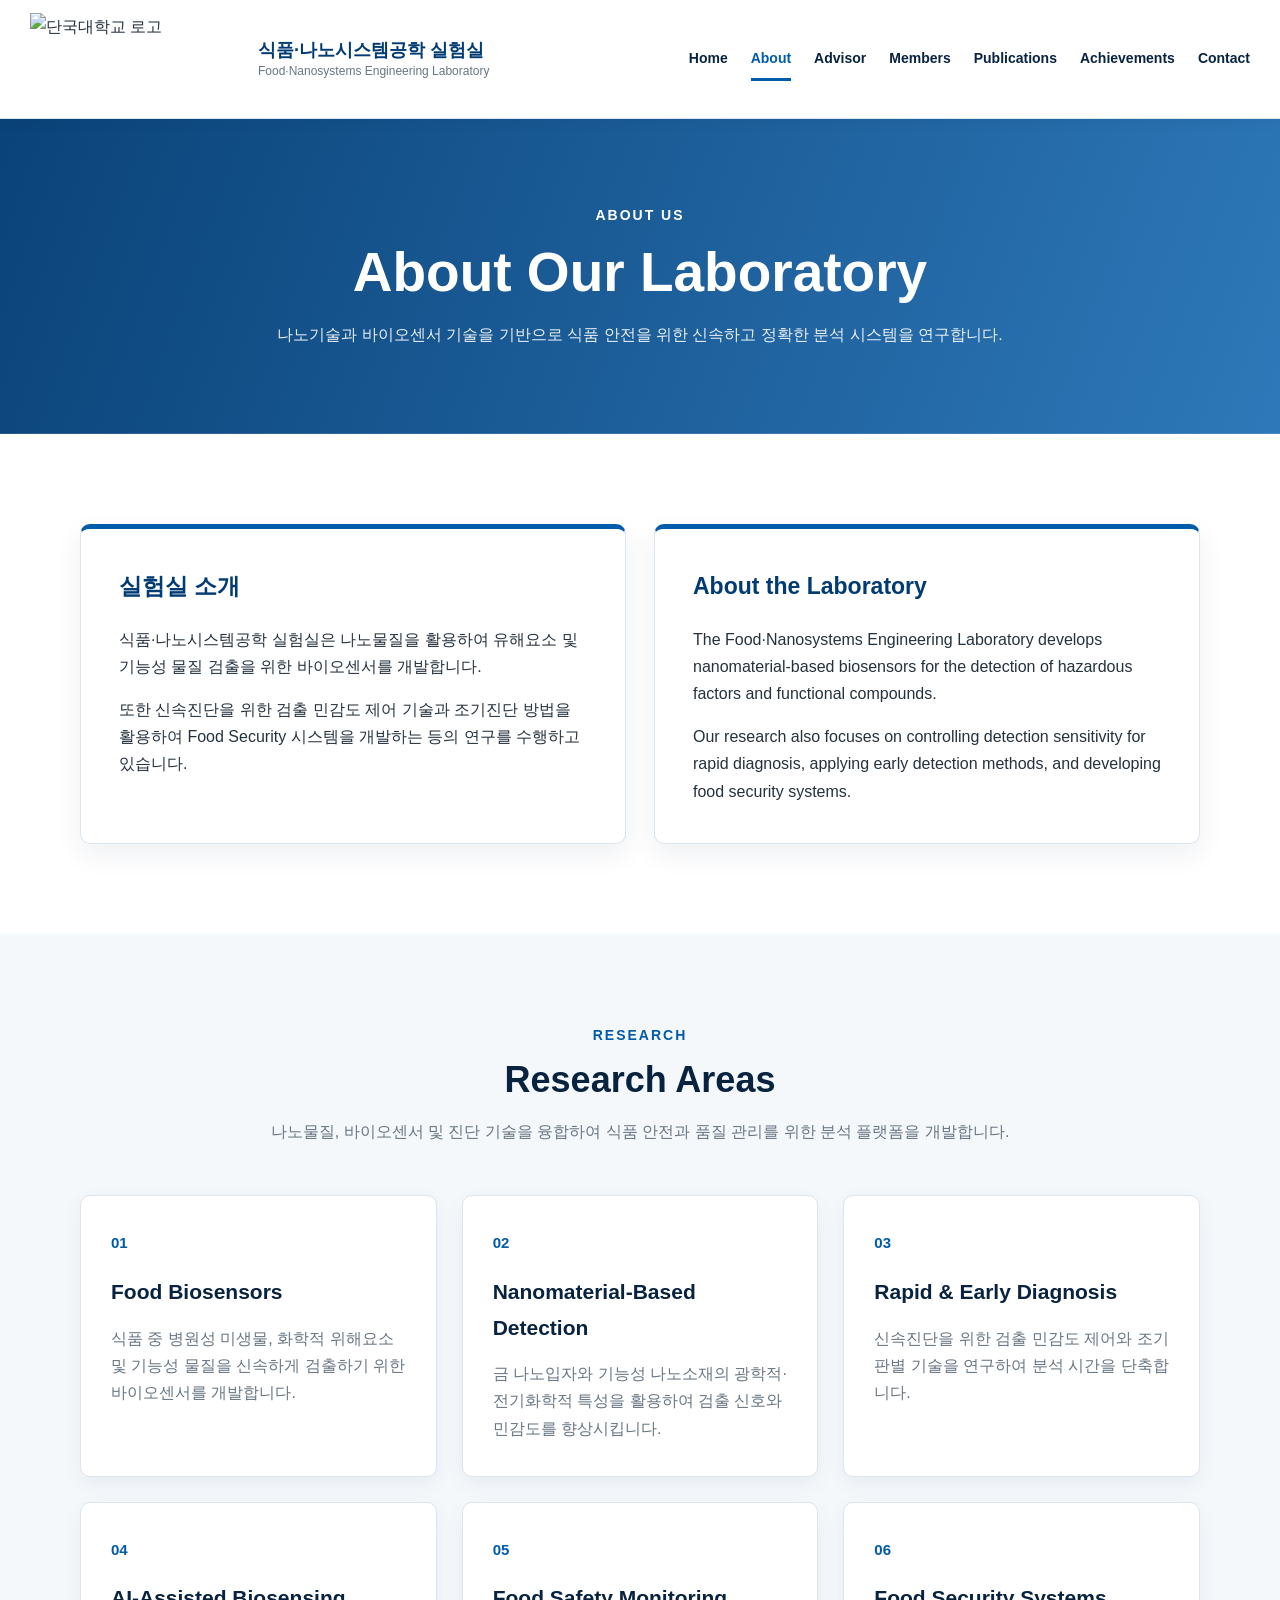
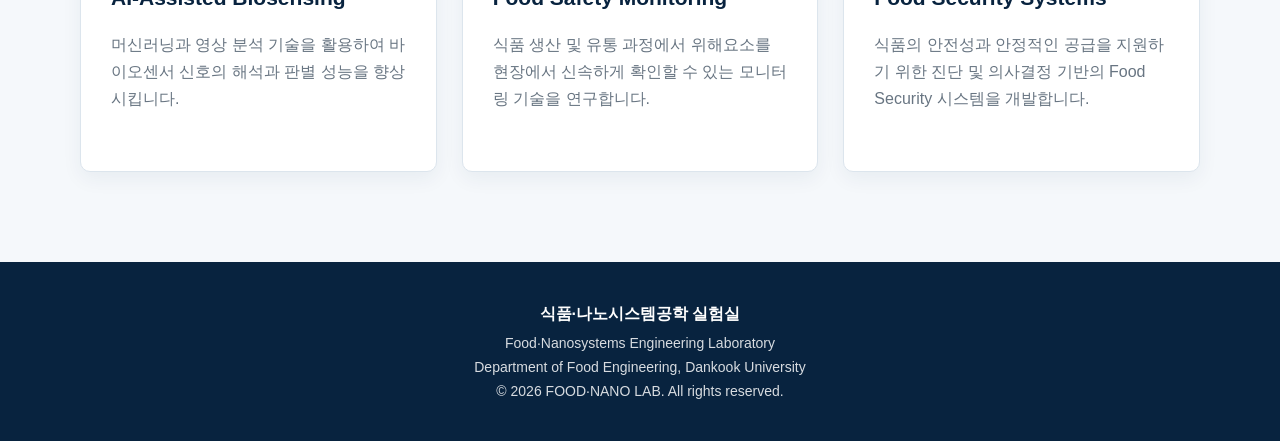
==== about.html @ 32465790 "Add files via upload" ====
<!DOCTYPE html>
<html lang="ko">
<head>
  <meta charset="UTF-8">
  <meta name="viewport" content="width=device-width, initial-scale=1.0">
  <meta name="description" content="단국대학교 식품·나노시스템공학 실험실">
  <title>About | 식품·나노시스템공학 실험실</title>
  <link rel="stylesheet" href="styles.css">
</head>
<body>

<header>
  <div class="header-inner">
    <a class="brand" href="index.html">
      <div class="brand-logo-box"><img src="dku-logo.jpg" alt="단국대학교 로고"></div>
      <div class="brand-text">
        <strong>식품·나노시스템공학 실험실</strong>
        <span>Food·Nanosystems Engineering Laboratory</span>
      </div>
    </a>
    
<nav aria-label="주요 메뉴">
  <a href="index.html">Home</a>
  <a class="active" href="about.html">About</a>
  <a href="advisor.html">Advisor</a>
  <a href="members.html">Members</a>
  <a href="publications.html">Publications</a>
  <a href="achievements.html">Achievements</a>
  <a href="contact.html">Contact</a>
</nav>

  </div>
</header>

<main>

<section class="page-banner"><span>ABOUT US</span><h1>About Our Laboratory</h1><p>나노기술과 바이오센서 기술을 기반으로 식품 안전을 위한 신속하고 정확한 분석 시스템을 연구합니다.</p></section>
<section><div class="section">
  <div class="about-grid">
    <article class="about-card"><h3>실험실 소개</h3><p>식품·나노시스템공학 실험실은 나노물질을 활용하여 유해요소 및 기능성 물질 검출을 위한 바이오센서를 개발합니다.</p><p>또한 신속진단을 위한 검출 민감도 제어 기술과 조기진단 방법을 활용하여 Food Security 시스템을 개발하는 등의 연구를 수행하고 있습니다.</p></article>
    <article class="about-card"><h3>About the Laboratory</h3><p>The Food·Nanosystems Engineering Laboratory develops nanomaterial-based biosensors for the detection of hazardous factors and functional compounds.</p><p>Our research also focuses on controlling detection sensitivity for rapid diagnosis, applying early detection methods, and developing food security systems.</p></article>
  </div>
</div></section>
<section class="section-light"><div class="section">
  <div class="section-heading"><span>RESEARCH</span><h2>Research Areas</h2><p>나노물질, 바이오센서 및 진단 기술을 융합하여 식품 안전과 품질 관리를 위한 분석 플랫폼을 개발합니다.</p></div>
  <div class="research-grid">
    <article class="research-card"><div class="research-number">01</div><h3>Food Biosensors</h3><p>식품 중 병원성 미생물, 화학적 위해요소 및 기능성 물질을 신속하게 검출하기 위한 바이오센서를 개발합니다.</p></article>
    <article class="research-card"><div class="research-number">02</div><h3>Nanomaterial-Based Detection</h3><p>금 나노입자와 기능성 나노소재의 광학적·전기화학적 특성을 활용하여 검출 신호와 민감도를 향상시킵니다.</p></article>
    <article class="research-card"><div class="research-number">03</div><h3>Rapid & Early Diagnosis</h3><p>신속진단을 위한 검출 민감도 제어와 조기 판별 기술을 연구하여 분석 시간을 단축합니다.</p></article>
    <article class="research-card"><div class="research-number">04</div><h3>AI-Assisted Biosensing</h3><p>머신러닝과 영상 분석 기술을 활용하여 바이오센서 신호의 해석과 판별 성능을 향상시킵니다.</p></article>
    <article class="research-card"><div class="research-number">05</div><h3>Food Safety Monitoring</h3><p>식품 생산 및 유통 과정에서 위해요소를 현장에서 신속하게 확인할 수 있는 모니터링 기술을 연구합니다.</p></article>
    <article class="research-card"><div class="research-number">06</div><h3>Food Security Systems</h3><p>식품의 안전성과 안정적인 공급을 지원하기 위한 진단 및 의사결정 기반의 Food Security 시스템을 개발합니다.</p></article>
  </div>
</div></section>

</main>

<footer>
  <strong>식품·나노시스템공학 실험실</strong>
  <p>Food·Nanosystems Engineering Laboratory</p>
  <p>Department of Food Engineering, Dankook University</p>
  <p>© 2026 FOOD·NANO LAB. All rights reserved.</p>
</footer>

</body>
</html>
---- styles.css ----
:root {
  --dku-blue: #005baa;
  --dku-dark-blue: #003b73;
  --dku-deep-navy: #08233f;
  --dku-light-blue: #eaf4fc;
  --text: #25313d;
  --gray: #687582;
  --light-gray: #f5f8fb;
  --border: #dce5ed;
  --white: #ffffff;
}

* { box-sizing: border-box; margin: 0; padding: 0; }
html { scroll-behavior: smooth; }
body {
  font-family: Arial, "Noto Sans KR", "Apple SD Gothic Neo", sans-serif;
  color: var(--text);
  line-height: 1.7;
  background: var(--white);
}
a { color: inherit; }
img { max-width: 100%; }

header {
  position: sticky;
  top: 0;
  z-index: 1000;
  background: rgba(255,255,255,.97);
  border-bottom: 1px solid var(--border);
  box-shadow: 0 2px 12px rgba(16,47,79,.08);
  backdrop-filter: blur(8px);
}
.header-inner {
  max-width: 1450px;
  min-height: 112px;
  margin: 0 auto;
  padding: 12px 30px;
  display: flex;
  justify-content: space-between;
  align-items: center;
  gap: 30px;
}
.brand { display:flex; align-items:center; gap:18px; text-decoration:none; flex-shrink:0; }
.brand-logo-box {
  width: 210px;
  height: 92px;
  display:flex;
  align-items:center;
  justify-content:center;
  flex-shrink:0;
  background:var(--white);
}
.brand-logo-box img { width:100%; height:100%; object-fit:contain; display:block; }
.brand-text strong { display:block; color:var(--dku-dark-blue); font-size:18px; line-height:1.35; }
.brand-text span { display:block; color:var(--gray); font-size:12px; line-height:1.4; }

nav { display:flex; align-items:center; justify-content:flex-end; gap:23px; }
nav a {
  position:relative;
  color:var(--dku-deep-navy);
  font-size:14px;
  font-weight:700;
  text-decoration:none;
  padding:35px 0;
  white-space:nowrap;
}
nav a::after {
  content:"";
  position:absolute;
  left:0;
  bottom:25px;
  width:0;
  height:3px;
  background:var(--dku-blue);
  transition:width .25s ease;
}
nav a:hover, nav a.active { color:var(--dku-blue); }
nav a:hover::after, nav a.active::after { width:100%; }

.hero {
  min-height:650px;
  padding:125px 8%;
  display:flex;
  align-items:center;
  color:var(--white);
  background:
    linear-gradient(110deg, rgba(0,49,95,.95), rgba(0,91,170,.80), rgba(16,47,79,.66)),
    url("https://images.unsplash.com/photo-1532187863486-abf9dbad1b69?auto=format&fit=crop&w=1800&q=85");
  background-size:cover;
  background-position:center;
}
.hero-content { width:100%; max-width:1250px; margin:0 auto; }
.hero-label {
  display:inline-block;
  margin-bottom:20px;
  padding:7px 16px;
  border:1px solid rgba(255,255,255,.55);
  border-radius:30px;
  background:rgba(255,255,255,.12);
  font-size:14px;
  letter-spacing:1.5px;
}
.hero h1 { max-width:1000px; margin-bottom:14px; font-size:clamp(39px,5vw,66px); line-height:1.25; word-break:keep-all; }
.hero h2 { max-width:1000px; margin-bottom:30px; font-size:clamp(21px,2.5vw,32px); font-weight:400; line-height:1.4; }
.hero p { max-width:850px; color:rgba(255,255,255,.93); font-size:18px; word-break:keep-all; }

.button-group { display:flex; flex-wrap:wrap; gap:12px; margin-top:35px; }
.button {
  display:inline-block;
  padding:13px 25px;
  border:1px solid var(--white);
  border-radius:5px;
  background:var(--white);
  color:var(--dku-dark-blue);
  font-weight:700;
  text-decoration:none;
  transition:transform .2s ease, background-color .2s ease;
}
.button:hover { transform:translateY(-2px); background:var(--dku-light-blue); }
.button-outline { background:transparent; color:var(--white); }
.button-outline:hover { background:rgba(255,255,255,.14); }

.page-banner {
  padding:85px 30px;
  color:var(--white);
  text-align:center;
  background:
    linear-gradient(110deg, rgba(0,59,115,.96), rgba(0,91,170,.82)),
    url("https://images.unsplash.com/photo-1532094349884-543bc11b234d?auto=format&fit=crop&w=1800&q=85");
  background-size:cover;
  background-position:center;
}
.page-banner span { display:block; margin-bottom:10px; font-size:14px; font-weight:700; letter-spacing:2px; }
.page-banner h1 { font-size:clamp(36px,5vw,55px); line-height:1.25; }
.page-banner p { max-width:750px; margin:15px auto 0; color:rgba(255,255,255,.9); }

.section { max-width:1180px; margin:0 auto; padding:90px 30px; }
.section-light { background:var(--light-gray); }
.section-heading { margin-bottom:50px; text-align:center; }
.section-heading span { display:block; margin-bottom:8px; color:var(--dku-blue); font-size:14px; font-weight:700; letter-spacing:2px; }
.section-heading h2 { color:var(--dku-deep-navy); font-size:36px; line-height:1.35; }
.section-heading p { max-width:760px; margin:14px auto 0; color:var(--gray); }

.about-grid { display:grid; grid-template-columns:repeat(2,1fr); gap:28px; }
.about-card {
  padding:38px;
  border:1px solid var(--border);
  border-top:5px solid var(--dku-blue);
  border-radius:10px;
  background:var(--white);
  box-shadow:0 10px 28px rgba(16,47,79,.07);
}
.about-card h3 { margin-bottom:20px; color:var(--dku-dark-blue); font-size:23px; }
.about-card p + p { margin-top:16px; }

.research-grid { display:grid; grid-template-columns:repeat(3,1fr); gap:25px; }
.research-card {
  min-height:270px;
  padding:34px 30px;
  border:1px solid var(--border);
  border-radius:10px;
  background:var(--white);
  box-shadow:0 7px 20px rgba(16,47,79,.06);
  transition:transform .25s ease, box-shadow .25s ease;
}
.research-card:hover { transform:translateY(-6px); box-shadow:0 14px 30px rgba(16,47,79,.12); }
.research-number { margin-bottom:18px; color:var(--dku-blue); font-size:15px; font-weight:700; }
.research-card h3 { margin-bottom:15px; color:var(--dku-deep-navy); font-size:21px; }
.research-card p { color:var(--gray); }

.profile-card {
  display:grid;
  grid-template-columns:280px 1fr;
  gap:45px;
  padding:42px;
  border:1px solid var(--border);
  border-radius:14px;
  background:var(--white);
  box-shadow:0 12px 32px rgba(16,47,79,.08);
}
.profile-photo, .member-photo {
  display:flex;
  align-items:center;
  justify-content:center;
  border-radius:10px;
  background:linear-gradient(135deg,var(--dku-light-blue),#d7eafb);
  color:var(--dku-dark-blue);
  text-align:center;
  font-weight:700;
}
.profile-photo { min-height:330px; }
.profile-role { margin-bottom:6px; color:var(--dku-blue); font-size:14px; font-weight:700; letter-spacing:1px; }
.profile-content h2 { margin-bottom:5px; color:var(--dku-deep-navy); font-size:34px; }
.profile-status { margin-bottom:25px; color:var(--gray); }
.profile-info { padding:20px 0; border-top:1px solid var(--border); border-bottom:1px solid var(--border); }
.profile-info p { margin-bottom:8px; }
.profile-info strong { color:var(--dku-dark-blue); }
.profile-info a, .member-card a { color:var(--dku-blue); text-decoration:none; }
.profile-info a:hover, .member-card a:hover { text-decoration:underline; }

.research-interests { margin-top:25px; }
.research-interests h3 { margin-bottom:12px; color:var(--dku-deep-navy); }
.tag-list { display:flex; flex-wrap:wrap; gap:10px; }
.tag { padding:7px 13px; border-radius:30px; background:var(--dku-light-blue); color:var(--dku-dark-blue); font-size:14px; font-weight:700; }

.member-section-title { margin-bottom:25px; padding-bottom:12px; border-bottom:3px solid var(--dku-blue); color:var(--dku-deep-navy); font-size:28px; }
.member-grid { display:grid; grid-template-columns:repeat(3,1fr); gap:25px; }
.member-card {
  padding:30px;
  border:1px solid var(--border);
  border-radius:12px;
  background:var(--white);
  box-shadow:0 8px 24px rgba(16,47,79,.07);
}
.member-photo { height:210px; margin-bottom:24px; }
.member-card h3 { color:var(--dku-deep-navy); font-size:23px; }
.member-position { margin-bottom:18px; color:var(--dku-blue); font-weight:700; }
.member-card p { color:var(--gray); margin-bottom:8px; }

.year-block + .year-block { margin-top:60px; }
.year-title { margin-bottom:25px; padding-bottom:10px; border-bottom:3px solid var(--dku-blue); color:var(--dku-deep-navy); font-size:30px; }
.publication-item {
  position:relative;
  margin-bottom:18px;
  padding:25px 28px 25px 50px;
  border:1px solid var(--border);
  border-radius:10px;
  background:var(--white);
}
.publication-item::before {
  content:"";
  position:absolute;
  left:24px;
  top:31px;
  width:9px;
  height:9px;
  border-radius:50%;
  background:var(--dku-blue);
}
.publication-item h3 { margin-bottom:8px; color:var(--dku-deep-navy); font-size:19px; line-height:1.5; }
.mla-citation { padding-left:28px; text-indent:-28px; color:var(--gray); line-height:1.8; }
.publication-links { display:flex; flex-wrap:wrap; gap:10px; margin-top:15px; }
.publication-links a {
  display:inline-block;
  padding:6px 14px;
  border:1px solid var(--dku-blue);
  border-radius:30px;
  color:var(--dku-blue);
  font-size:13px;
  font-weight:700;
  text-decoration:none;
}
.publication-links a:hover { background:var(--dku-blue); color:var(--white); }

.award-list { display:grid; gap:20px; }
.award-item {
  display:grid;
  grid-template-columns:110px 1fr;
  gap:25px;
  padding:27px 30px;
  border:1px solid var(--border);
  border-left:6px solid var(--dku-blue);
  border-radius:10px;
  background:var(--white);
  box-shadow:0 7px 20px rgba(16,47,79,.05);
}
.award-year { color:var(--dku-blue); font-size:22px; font-weight:700; }
.award-content h3 { margin-bottom:6px; color:var(--dku-deep-navy); font-size:20px; }
.award-content p { color:var(--gray); }
.award-content p + p { margin-top:6px; }
.achievement-english { margin-top:20px; padding:20px 22px; border-radius:8px; background:var(--dku-light-blue); }
.achievement-english h4 { margin-bottom:8px; color:var(--dku-dark-blue); font-size:17px; line-height:1.5; }
.achievement-english p { color:var(--gray); }

.contact-page { background:linear-gradient(135deg,var(--dku-dark-blue),var(--dku-blue)); }
.contact-page .section-heading span,
.contact-page .section-heading h2,
.contact-page .section-heading p { color:var(--white); }
.contact-page .section-heading p { opacity:.88; }
.contact-grid { display:grid; grid-template-columns:repeat(2,1fr); gap:28px; margin-bottom:35px; }
.contact-card { padding:38px; border-radius:12px; background:var(--white); box-shadow:0 12px 30px rgba(0,30,60,.2); }
.contact-role { margin-bottom:8px; color:var(--dku-blue); font-size:14px; font-weight:700; letter-spacing:.7px; }
.contact-card h3 { margin-bottom:5px; color:var(--dku-deep-navy); font-size:27px; }
.contact-status { margin-bottom:22px; color:var(--gray); font-size:15px; }
.contact-info { padding-top:20px; border-top:1px solid var(--border); }
.contact-info p { margin-bottom:8px; }
.contact-info strong { color:var(--dku-dark-blue); }
.contact-info a { color:var(--dku-blue); text-decoration:none; }
.contact-info a:hover { text-decoration:underline; }
.map-box { overflow:hidden; border:6px solid rgba(255,255,255,.25); border-radius:12px; background:var(--white); box-shadow:0 12px 30px rgba(0,30,60,.2); }
.map-box iframe { width:100%; height:460px; display:block; border:0; }
.map-link { padding:18px 22px; text-align:center; background:var(--white); }
.map-link a { color:var(--dku-blue); font-weight:700; text-decoration:none; }
.map-link a:hover { text-decoration:underline; }

footer { padding:38px 20px; background:var(--dku-deep-navy); color:rgba(255,255,255,.84); text-align:center; font-size:14px; }
footer strong { display:block; margin-bottom:5px; color:var(--white); font-size:16px; }

@media (max-width:1150px) {
  .header-inner { flex-direction:column; align-items:flex-start; padding:12px 24px; }
  nav { width:100%; justify-content:flex-start; gap:20px; overflow-x:auto; }
  nav a { padding:8px 0 15px; }
  nav a::after { bottom:6px; }
}
@media (max-width:900px) {
  .hero { min-height:590px; padding:100px 30px; }
  .about-grid,.research-grid,.contact-grid,.member-grid { grid-template-columns:1fr; }
  .profile-card { grid-template-columns:1fr; }
  .profile-photo { min-height:260px; }
}
@media (max-width:600px) {
  .header-inner { min-height:auto; }
  .brand { gap:10px; }
  .brand-logo-box { width:145px; height:68px; }
  .brand-text strong { font-size:14px; }
  .brand-text span { font-size:9px; }
  nav { gap:17px; }
  nav a { font-size:13px; }
  .hero h1 { font-size:35px; }
  .hero h2 { font-size:21px; }
  .hero p { font-size:16px; }
  .section { padding:70px 20px; }
  .section-heading h2 { font-size:29px; }
  .about-card,.profile-card,.contact-card { padding:27px 22px; }
  .award-item { grid-template-columns:1fr; gap:5px; }
  .map-box iframe { height:350px; }
}
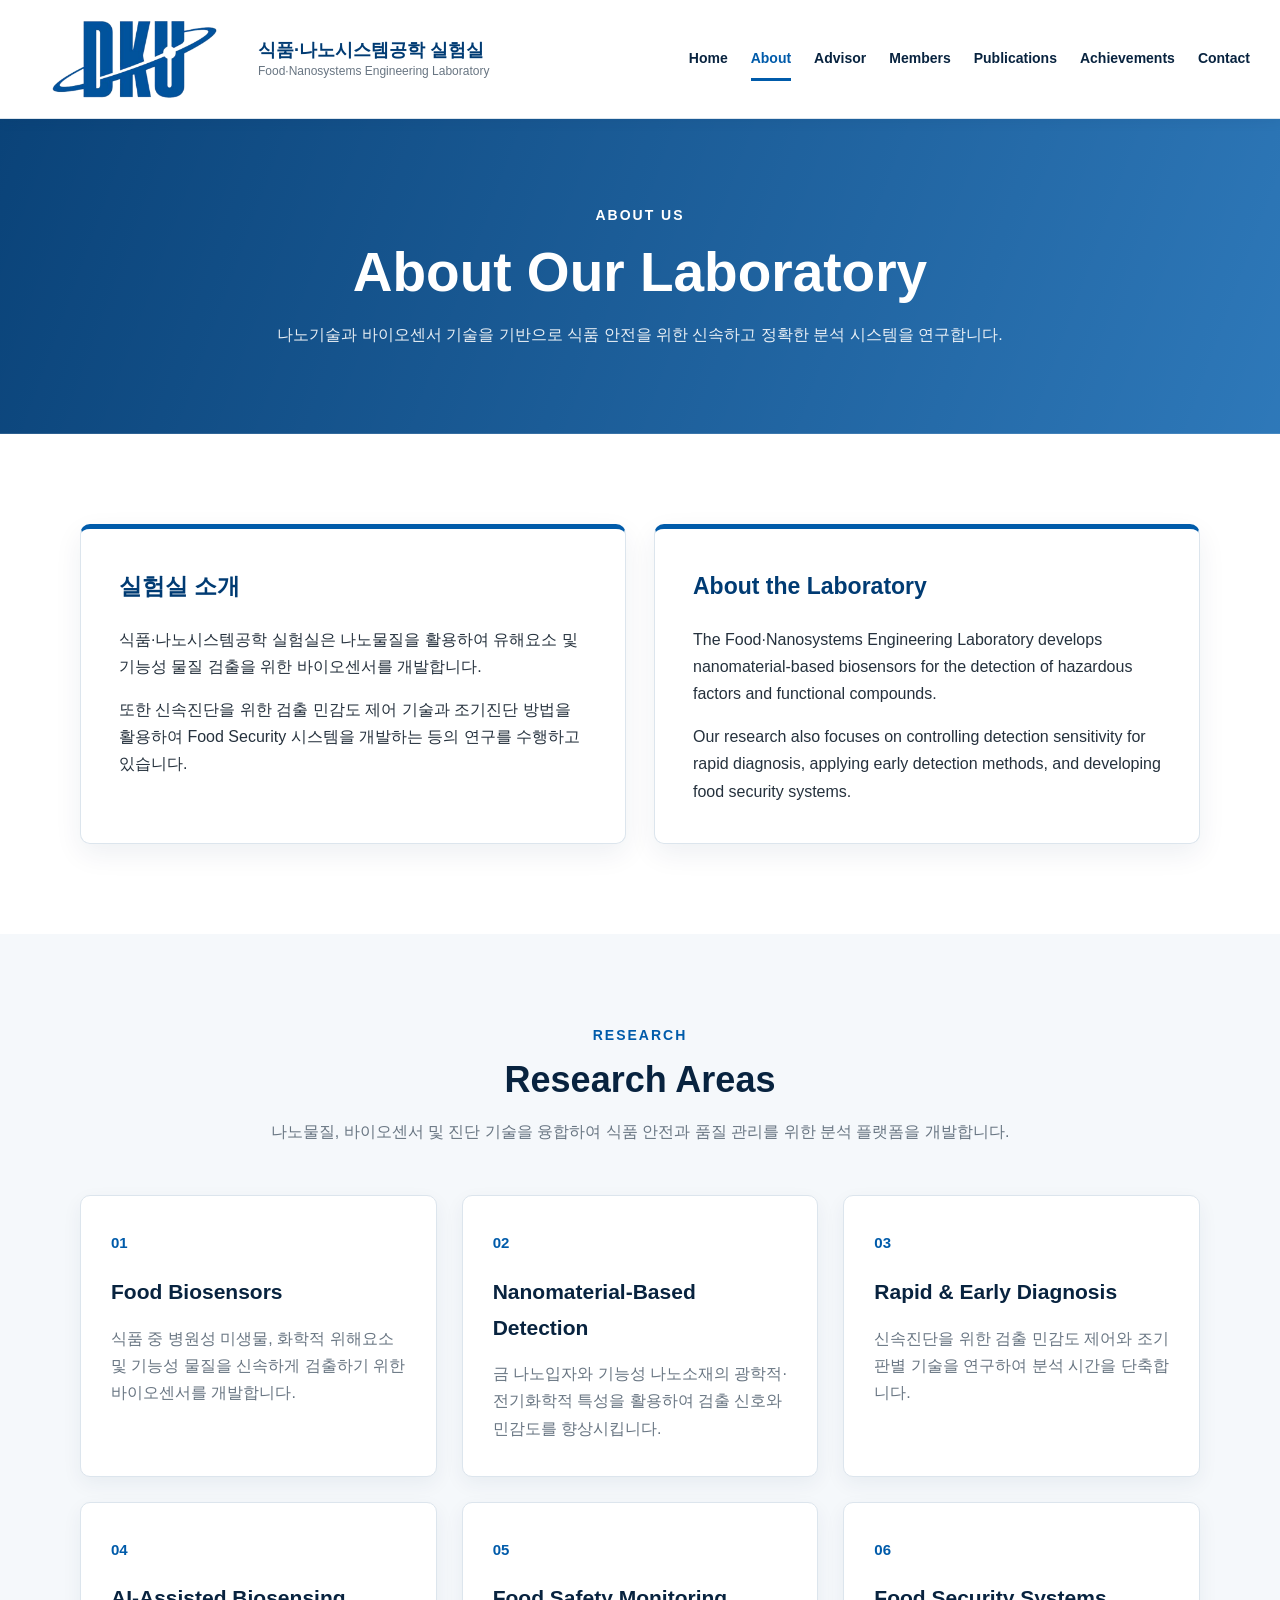
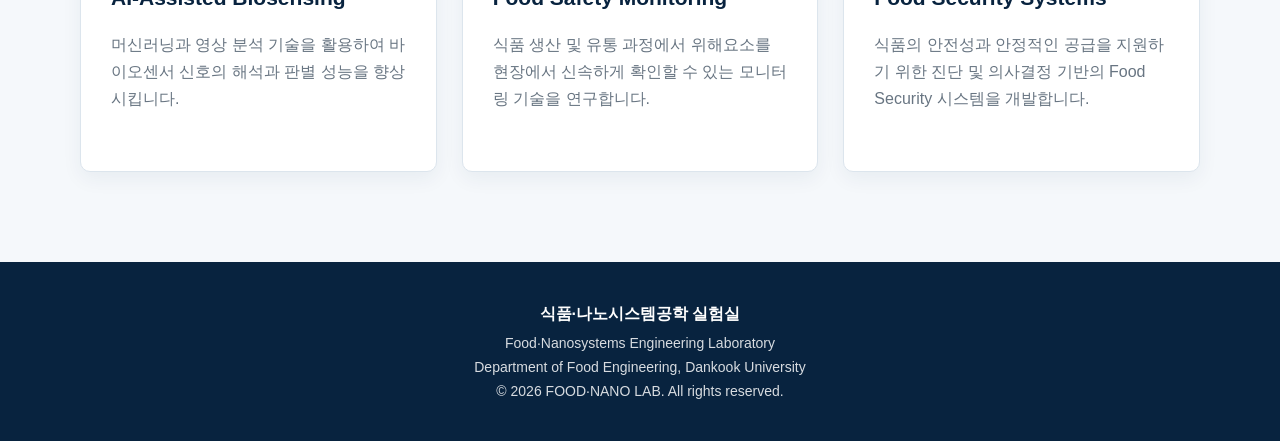
==== commit 8912a489: "Update about.html" ====
--- a/about.html
+++ b/about.html
@@ -12,7 +12,7 @@
 <header>
   <div class="header-inner">
     <a class="brand" href="index.html">
-      <div class="brand-logo-box"><img src="dku-logo.jpg" alt="단국대학교 로고"></div>
+      <div class="brand-logo-box"><img src="dku-logo.png" alt="단국대학교 로고"></div>
       <div class="brand-text">
         <strong>식품·나노시스템공학 실험실</strong>
         <span>Food·Nanosystems Engineering Laboratory</span>
--- a/styles.css
+++ b/styles.css
@@ -325,3 +325,53 @@
   .award-item { grid-template-columns:1fr; gap:5px; }
   .map-box iframe { height:350px; }
 }
+
+
+.profile-photo img,
+.member-photo img {
+  width: 100%;
+  height: 100%;
+  display: block;
+  object-fit: cover;
+  border-radius: inherit;
+}
+
+.member-history {
+  margin-top: 18px;
+  padding-top: 16px;
+  border-top: 1px solid var(--border);
+}
+
+.member-history h4 {
+  margin-bottom: 8px;
+  color: var(--dku-deep-navy);
+  font-size: 16px;
+}
+
+.member-history p {
+  margin-bottom: 5px;
+  color: var(--gray);
+}
+
+
+.advisor-detail-section {
+  margin-top: 32px;
+  padding-top: 26px;
+  border-top: 1px solid var(--border);
+}
+
+.advisor-detail-section h3 {
+  margin-bottom: 14px;
+  color: var(--dku-deep-navy);
+  font-size: 23px;
+}
+
+.advisor-detail-section p {
+  color: var(--gray);
+  text-align: justify;
+  word-break: keep-all;
+}
+
+.advisor-detail-section p + p {
+  margin-top: 14px;
+}
